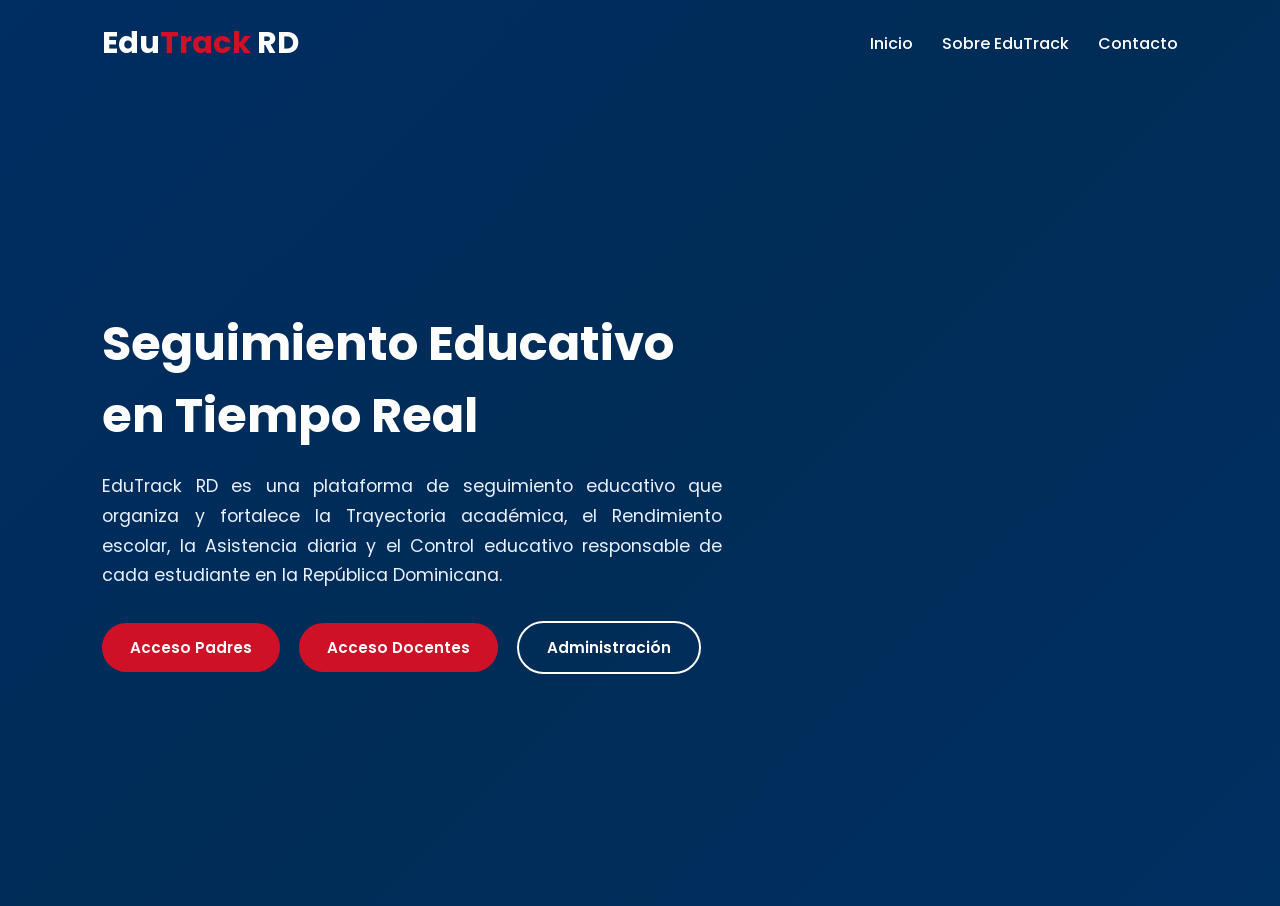
==== index.html @ d2bedb05 "Versión inicial EduTrackRD" ====
<!DOCTYPE html>
<html lang="es">
<head>
  <meta charset="UTF-8">
  <title>EduTrack RD | Seguimiento Educativo</title>
  <meta name="viewport" content="width=device-width, initial-scale=1.0">

  <link rel="preconnect" href="https://fonts.googleapis.com">
  <link href="https://fonts.googleapis.com/css2?family=Poppins:wght@300;400;500;600;700&display=swap" rel="stylesheet">

  <link rel="stylesheet" href="style.css">
</head>
<body>

<header class="header">
  <div class="logo">
    Edu<span>Track</span> RD
  </div>

  <nav class="nav">
    <a href="#inicio">Inicio</a>
    <a href="#info">Sobre EduTrack</a>
    <a href="#contacto">Contacto</a>
  </nav>
</header>

<section class="hero" id="inicio">
  <div class="hero-content">
    <h1>Seguimiento Educativo en Tiempo Real</h1>
    <p>
      EduTrack RD es una plataforma de seguimiento educativo que organiza y fortalece la Trayectoria académica, el Rendimiento escolar, la Asistencia diaria y el Control educativo responsable de cada estudiante en la República Dominicana.
    </p>

    <div class="buttons">
      <button onclick="mostrarLogin('padre')">Acceso Padres</button>
      <button onclick="mostrarLogin('docente')">Acceso Docentes</button>
      <button onclick="mostrarLogin('admin')" class="outline">Administración</button>
    </div>
  </div>
</section>

<div class="modal" id="loginModal">
  <div class="modal-content">
    <span class="close" onclick="cerrarLogin()">&times;</span>

    <h2 id="loginTitle">Iniciar Sesión</h2>

    <form onsubmit="loginPadre(event)">
      <input 
        type="text" 
        id="usuario" 
        placeholder="Cédula de identidad" 
        required
      >

      <input 
        type="password" 
        id="password" 
        placeholder="Contraseña" 
        required
      >

      <button type="submit">Ingresar</button>
    </form>
  </div>
</div>

<script src="script.js"></script>
</body>
</html>
---- style.css ----
* {
  margin: 0;
  padding: 0;
  box-sizing: border-box;
  font-family: 'Poppins', sans-serif;
}

body {
  min-height: 100vh;
  background: linear-gradient(135deg, #002d62, #002c57, #002f61);
  color: #ffffff;
}

/* HEADER */
.header {
  display: flex;
  justify-content: space-between;
  align-items: center;
  padding: 20px 8%;
}

.logo {
  font-size: 1.9rem;
  font-weight: 700;
}

.logo span {
  color: #ce1126; /* Rojo RD */
}

.nav a {
  margin-left: 25px;
  color: #ffffff;
  text-decoration: none;
  font-weight: 500;
  transition: 0.3s;
}

.nav a:hover {
  color: #ce1126;
}

/* HERO */
.hero {
  display: flex;
  align-items: center;
  min-height: calc(100vh - 80px);
  padding: 0 8%;
}

.hero-content {
  max-width: 620px;
}

.hero h1 {
  font-size: 3rem;
  margin-bottom: 20px;
}

.hero p {
  font-size: 1.1rem;
  line-height: 1.7;
  margin-bottom: 30px;
  text-align: justify;
  color: #e8f1ff;
}

/* BOTONES */
.buttons button {
  padding: 13px 28px;
  margin-right: 15px;
  margin-bottom: 10px;
  border-radius: 30px;
  border: none;
  cursor: pointer;
  font-size: 0.95rem;
  font-weight: 600;
  background: #ce1126;
  color: #ffffff;
  transition: 0.3s;
}

.buttons button:hover {
  background: #a80d1d;
}

.buttons .outline {
  background: transparent;
  border: 2px solid #ffffff;
  color: #ffffff;
}

.buttons .outline:hover {
  background: #ffffff;
  color: #002d62;
}

/* MODAL RESPONSIVO */
.modal {
  display: none;
  position: fixed;
  inset: 0;
  background: rgba(0, 0, 0, 0.75);
  justify-content: center;
  align-items: center;
  padding: 15px;
}

.modal-content {
  background: #ffffff;
  color: #002d62;
  padding: 30px 25px;
  border-radius: 14px;
  width: 100%;
  max-width: 420px;
  position: relative;
  animation: fadeIn 0.3s ease;
}

@keyframes fadeIn {
  from {
    opacity: 0;
    transform: translateY(15px);
  }
  to {
    opacity: 1;
    transform: translateY(0);
  }
}

.modal-content h2 {
  text-align: center;
  margin-bottom: 25px;
}

.modal-content input {
  width: 100%;
  padding: 14px;
  margin-bottom: 18px;
  border-radius: 10px;
  border: 1px solid #ccc;
  font-size: 0.95rem;
}

.modal-content button {
  width: 100%;
  padding: 14px;
  border: none;
  border-radius: 10px;
  background: #002d62;
  color: #ffffff;
  font-weight: 600;
  cursor: pointer;
}

.modal-content button:hover {
  background: #004080;
}

.close {
  position: absolute;
  top: 12px;
  right: 16px;
  font-size: 24px;
  cursor: pointer;
  color: #ce1126;
}

/* RESPONSIVE */
@media (max-width: 768px) {
  .hero {
    text-align: center;
    justify-content: center;
  }

  .hero-content {
    max-width: 100%;
  }

  .hero h1 {
    font-size: 2.2rem;
  }

  .nav {
    display: none;
  }
}
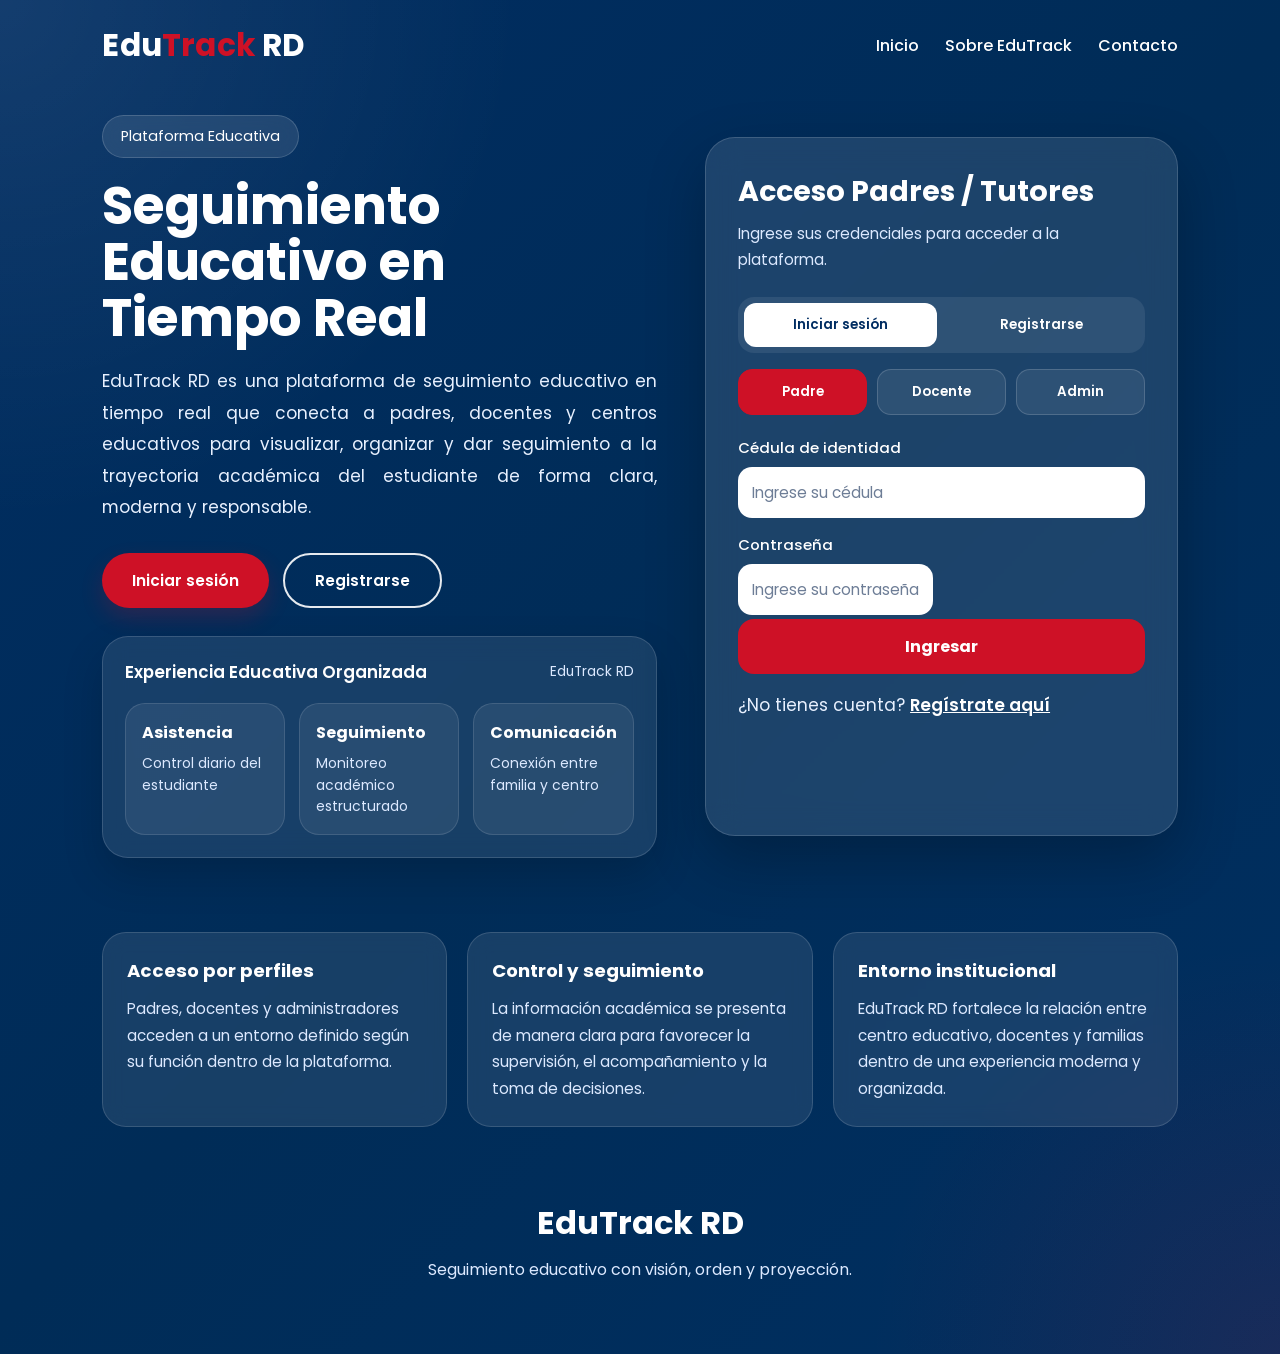
==== commit a8e24ead: "Actualizacion de plataforma EduTrack RD con mejoras en panel padres y comunicados" ====
--- a/index.html
+++ b/index.html
@@ -26,45 +26,125 @@
 
 <section class="hero" id="inicio">
   <div class="hero-content">
-    <h1>Seguimiento Educativo en Tiempo Real</h1>
+    <span class="tag">Plataforma Educativa</span>
+
+    <h1>
+      Seguimiento Educativo en Tiempo Real
+    </h1>
+
     <p>
-      EduTrack RD es una plataforma de seguimiento educativo que organiza y fortalece la Trayectoria académica, el Rendimiento escolar, la Asistencia diaria y el Control educativo responsable de cada estudiante en la República Dominicana.
+      EduTrack RD es una plataforma de seguimiento educativo en tiempo real que conecta a padres, docentes y centros educativos para visualizar, organizar y dar seguimiento a la trayectoria académica del estudiante de forma clara, moderna y responsable.
     </p>
 
     <div class="buttons">
-      <button onclick="mostrarLogin('padre')">Acceso Padres</button>
-      <button onclick="mostrarLogin('docente')">Acceso Docentes</button>
-      <button onclick="mostrarLogin('admin')" class="outline">Administración</button>
+      <button onclick="activarModo('login')">Iniciar sesión</button>
+      <button onclick="activarModo('register')" class="outline">Registrarse</button>
     </div>
+
+    <div class="hero-panel">
+      <div class="hero-panel-header">
+        <h3>Experiencia Educativa Organizada</h3>
+        <span>EduTrack RD</span>
+      </div>
+
+      <div class="hero-stats">
+        <div class="stat-card-hero">
+          <strong>Asistencia</strong>
+          <span>Control diario del estudiante</span>
+        </div>
+
+        <div class="stat-card-hero">
+          <strong>Seguimiento</strong>
+          <span>Monitoreo académico estructurado</span>
+        </div>
+
+        <div class="stat-card-hero">
+          <strong>Comunicación</strong>
+          <span>Conexión entre familia y centro</span>
+        </div>
+      </div>
+    </div>
+  </div>
+
+  <div class="auth-card">
+    <div class="card-top">
+      <h2 id="panelTitle">Acceso Padres / Tutores</h2>
+      <p id="panelSubtitle">Ingrese sus credenciales para acceder a la plataforma.</p>
+    </div>
+
+    <div class="switcher">
+      <button class="switch-btn active" id="loginTab" onclick="activarModo('login')">Iniciar sesión</button>
+      <button class="switch-btn" id="registerTab" onclick="activarModo('register')">Registrarse</button>
+    </div>
+
+    <div class="roles">
+      <button class="role-btn active" data-role="padre" onclick="seleccionarRol('padre', this)">Padre</button>
+      <button class="role-btn" data-role="docente" onclick="seleccionarRol('docente', this)">Docente</button>
+      <button class="role-btn" data-role="admin" onclick="seleccionarRol('admin', this)">Admin</button>
+    </div>
+
+    <form id="authForm" class="auth-form">
+      <div class="form-grid">
+        <div class="input-group register-only">
+          <label for="nombre">Nombre completo</label>
+          <input type="text" id="nombre" placeholder="Ingrese su nombre completo">
+        </div>
+
+        <div class="input-group register-only">
+          <label for="telefono">Teléfono</label>
+          <input type="text" id="telefono" placeholder="Ingrese su teléfono">
+        </div>
+
+        <div class="input-group full-width">
+          <label for="identificador" id="identificadorLabel">Cédula de identidad</label>
+          <input type="text" id="identificador" placeholder="Ingrese su cédula" required>
+        </div>
+
+        <div class="input-group register-only full-width">
+          <label for="correo">Correo electrónico</label>
+          <input type="email" id="correo" placeholder="Ingrese su correo electrónico">
+        </div>
+
+        <div class="input-group">
+          <label for="password">Contraseña</label>
+          <input type="password" id="password" placeholder="Ingrese su contraseña" required>
+        </div>
+
+        <div class="input-group register-only">
+          <label for="confirmPassword">Confirmar contraseña</label>
+          <input type="password" id="confirmPassword" placeholder="Confirme su contraseña">
+        </div>
+      </div>
+
+      <button type="submit" class="submit-btn" id="submitBtn">Ingresar</button>
+      <p class="helper-text" id="helperText">¿No tienes cuenta? <span onclick="activarModo('register')">Regístrate aquí</span></p>
+      <p class="status-message" id="statusMessage"></p>
+    </form>
   </div>
 </section>
 
-<div class="modal" id="loginModal">
-  <div class="modal-content">
-    <span class="close" onclick="cerrarLogin()">&times;</span>
+<section class="info-section" id="info">
+  <div class="info-box">
+    <h3>Acceso por perfiles</h3>
+    <p>Padres, docentes y administradores acceden a un entorno definido según su función dentro de la plataforma.</p>
+  </div>
 
-    <h2 id="loginTitle">Iniciar Sesión</h2>
+  <div class="info-box">
+    <h3>Control y seguimiento</h3>
+    <p>La información académica se presenta de manera clara para favorecer la supervisión, el acompañamiento y la toma de decisiones.</p>
+  </div>
 
-    <form onsubmit="loginPadre(event)">
-      <input 
-        type="text" 
-        id="usuario" 
-        placeholder="Cédula de identidad" 
-        required
-      >
+  <div class="info-box">
+    <h3>Entorno institucional</h3>
+    <p>EduTrack RD fortalece la relación entre centro educativo, docentes y familias dentro de una experiencia moderna y organizada.</p>
+  </div>
+</section>
 
-      <input 
-        type="password" 
-        id="password" 
-        placeholder="Contraseña" 
-        required
-      >
-
-      <button type="submit">Ingresar</button>
-    </form>
-  </div>
-</div>
+<section class="contact-section" id="contacto">
+  <h2>EduTrack RD</h2>
+  <p>Seguimiento educativo con visión, orden y proyección.</p>
+</section>
 
 <script src="script.js"></script>
 </body>
-</html>
+</html>
--- a/style.css
+++ b/style.css
@@ -5,31 +5,43 @@
   font-family: 'Poppins', sans-serif;
 }
 
+html {
+  scroll-behavior: smooth;
+}
+
 body {
   min-height: 100vh;
-  background: linear-gradient(135deg, #002d62, #002c57, #002f61);
-  color: #ffffff;
-}
-
-/* HEADER */
+  background:
+    radial-gradient(circle at top left, rgba(255, 255, 255, 0.08), transparent 28%),
+    radial-gradient(circle at bottom right, rgba(206, 17, 38, 0.12), transparent 22%),
+    linear-gradient(135deg, #002d62, #002c57, #002f61);
+  color: #ffffff;
+}
+
 .header {
   display: flex;
   justify-content: space-between;
   align-items: center;
-  padding: 20px 8%;
+  padding: 22px 8%;
 }
 
 .logo {
-  font-size: 1.9rem;
+  font-size: 1.95rem;
   font-weight: 700;
+  letter-spacing: 0.2px;
 }
 
 .logo span {
-  color: #ce1126; /* Rojo RD */
+  color: #ce1126;
+}
+
+.nav {
+  display: flex;
+  align-items: center;
+  gap: 26px;
 }
 
 .nav a {
-  margin-left: 25px;
   color: #ffffff;
   text-decoration: none;
   font-weight: 500;
@@ -40,54 +52,77 @@
   color: #ce1126;
 }
 
-/* HERO */
 .hero {
-  display: flex;
+  display: grid;
+  grid-template-columns: 1.08fr 0.92fr;
   align-items: center;
-  min-height: calc(100vh - 80px);
-  padding: 0 8%;
+  gap: 48px;
+  min-height: calc(100vh - 86px);
+  padding: 24px 8% 64px;
 }
 
 .hero-content {
-  max-width: 620px;
+  max-width: 690px;
+}
+
+.tag {
+  display: inline-flex;
+  align-items: center;
+  padding: 10px 18px;
+  border-radius: 999px;
+  background: rgba(255, 255, 255, 0.1);
+  border: 1px solid rgba(255, 255, 255, 0.16);
+  font-size: 0.9rem;
+  margin-bottom: 20px;
+  backdrop-filter: blur(10px);
 }
 
 .hero h1 {
-  font-size: 3rem;
+  font-size: 3.25rem;
+  line-height: 1.08;
   margin-bottom: 20px;
+  max-width: 720px;
 }
 
 .hero p {
-  font-size: 1.1rem;
-  line-height: 1.7;
+  font-size: 1.06rem;
+  line-height: 1.85;
   margin-bottom: 30px;
   text-align: justify;
   color: #e8f1ff;
-}
-
-/* BOTONES */
+  max-width: 640px;
+}
+
+.buttons {
+  display: flex;
+  flex-wrap: wrap;
+  gap: 14px;
+  margin-bottom: 28px;
+}
+
 .buttons button {
-  padding: 13px 28px;
-  margin-right: 15px;
-  margin-bottom: 10px;
-  border-radius: 30px;
+  padding: 14px 30px;
+  border-radius: 32px;
   border: none;
   cursor: pointer;
-  font-size: 0.95rem;
+  font-size: 0.96rem;
   font-weight: 600;
   background: #ce1126;
   color: #ffffff;
-  transition: 0.3s;
+  transition: 0.3s ease;
+  box-shadow: 0 10px 22px rgba(206, 17, 38, 0.2);
 }
 
 .buttons button:hover {
   background: #a80d1d;
+  transform: translateY(-2px);
 }
 
 .buttons .outline {
   background: transparent;
-  border: 2px solid #ffffff;
-  color: #ffffff;
+  border: 2px solid rgba(255, 255, 255, 0.9);
+  color: #ffffff;
+  box-shadow: none;
 }
 
 .buttons .outline:hover {
@@ -95,93 +130,340 @@
   color: #002d62;
 }
 
-/* MODAL RESPONSIVO */
-.modal {
-  display: none;
-  position: fixed;
-  inset: 0;
-  background: rgba(0, 0, 0, 0.75);
-  justify-content: center;
+.hero-panel {
+  max-width: 560px;
+  background: rgba(255, 255, 255, 0.09);
+  border: 1px solid rgba(255, 255, 255, 0.14);
+  border-radius: 26px;
+  padding: 22px;
+  backdrop-filter: blur(12px);
+  box-shadow: 0 18px 40px rgba(0, 0, 0, 0.16);
+}
+
+.hero-panel-header {
+  display: flex;
+  justify-content: space-between;
   align-items: center;
-  padding: 15px;
-}
-
-.modal-content {
+  gap: 12px;
+  margin-bottom: 18px;
+}
+
+.hero-panel-header h3 {
+  font-size: 1.05rem;
+  font-weight: 600;
+}
+
+.hero-panel-header span {
+  color: #dce9ff;
+  font-size: 0.86rem;
+  white-space: nowrap;
+}
+
+.hero-stats {
+  display: grid;
+  grid-template-columns: repeat(3, 1fr);
+  gap: 14px;
+}
+
+.stat-card-hero {
+  background: rgba(255, 255, 255, 0.07);
+  border: 1px solid rgba(255, 255, 255, 0.12);
+  border-radius: 20px;
+  padding: 16px;
+  min-height: 118px;
+  transition: 0.25s;
+}
+
+.stat-card-hero:hover {
+  transform: translateY(-3px);
+  background: rgba(255, 255, 255, 0.1);
+}
+
+.stat-card-hero strong {
+  display: block;
+  font-size: 1rem;
+  margin-bottom: 8px;
+}
+
+.stat-card-hero span {
+  color: #dce9ff;
+  font-size: 0.87rem;
+  line-height: 1.55;
+  display: block;
+}
+
+.auth-card {
+  width: 100%;
+  background: rgba(255, 255, 255, 0.11);
+  border: 1px solid rgba(255, 255, 255, 0.15);
+  backdrop-filter: blur(16px);
+  border-radius: 30px;
+  padding: 32px;
+  box-shadow: 0 24px 60px rgba(0, 0, 0, 0.24);
+}
+
+.card-top h2 {
+  font-size: 1.78rem;
+  margin-bottom: 8px;
+}
+
+.card-top p {
+  color: #dce9ff;
+  text-align: left;
+  margin-bottom: 24px;
+  font-size: 0.95rem;
+  line-height: 1.7;
+}
+
+.switcher {
+  display: flex;
+  gap: 8px;
+  background: rgba(255, 255, 255, 0.08);
+  padding: 6px;
+  border-radius: 16px;
+  margin-bottom: 16px;
+}
+
+.switch-btn {
+  flex: 1;
+  border: none;
+  background: transparent;
+  color: #ffffff;
+  padding: 12px;
+  border-radius: 12px;
+  font-weight: 600;
+  cursor: pointer;
+  transition: 0.3s;
+}
+
+.switch-btn.active {
   background: #ffffff;
   color: #002d62;
-  padding: 30px 25px;
+}
+
+.roles {
+  display: grid;
+  grid-template-columns: repeat(3, 1fr);
+  gap: 10px;
+  margin-bottom: 22px;
+}
+
+.role-btn {
+  border: 1px solid rgba(255, 255, 255, 0.16);
+  background: rgba(255, 255, 255, 0.08);
+  color: #ffffff;
+  padding: 12px;
   border-radius: 14px;
-  width: 100%;
-  max-width: 420px;
-  position: relative;
-  animation: fadeIn 0.3s ease;
-}
-
-@keyframes fadeIn {
-  from {
-    opacity: 0;
-    transform: translateY(15px);
-  }
-  to {
-    opacity: 1;
-    transform: translateY(0);
-  }
-}
-
-.modal-content h2 {
-  text-align: center;
-  margin-bottom: 25px;
-}
-
-.modal-content input {
+  cursor: pointer;
+  font-weight: 600;
+  transition: 0.3s;
+}
+
+.role-btn.active {
+  background: #ce1126;
+  border-color: #ce1126;
+}
+
+.auth-form .form-grid {
+  display: grid;
+  grid-template-columns: 1fr 1fr;
+  gap: 16px;
+}
+
+.input-group {
+  display: flex;
+  flex-direction: column;
+}
+
+.input-group label {
+  margin-bottom: 8px;
+  font-size: 0.93rem;
+  font-weight: 500;
+}
+
+.input-group input {
   width: 100%;
   padding: 14px;
-  margin-bottom: 18px;
-  border-radius: 10px;
-  border: 1px solid #ccc;
+  border-radius: 14px;
+  border: none;
   font-size: 0.95rem;
-}
-
-.modal-content button {
+  outline: none;
+  background: #ffffff;
+  color: #002d62;
+}
+
+.input-group input::placeholder {
+  color: #6d7d96;
+}
+
+.full-width,
+.submit-btn,
+.helper-text,
+.status-message {
+  grid-column: 1 / -1;
+}
+
+.register-only {
+  display: none;
+}
+
+body.register-mode .register-only {
+  display: flex;
+}
+
+.submit-btn {
   width: 100%;
-  padding: 14px;
+  margin-top: 4px;
+  padding: 15px;
   border: none;
-  border-radius: 10px;
-  background: #002d62;
+  border-radius: 16px;
+  background: #ce1126;
+  color: #ffffff;
+  font-size: 1rem;
+  font-weight: 700;
+  cursor: pointer;
+  transition: 0.3s;
+}
+
+.submit-btn:hover {
+  background: #a80d1d;
+  transform: translateY(-2px);
+}
+
+.helper-text {
+  margin-top: 16px;
+  text-align: center;
+  color: #dce9ff;
+  font-size: 0.93rem;
+}
+
+.helper-text span {
   color: #ffffff;
   font-weight: 600;
   cursor: pointer;
-}
-
-.modal-content button:hover {
-  background: #004080;
-}
-
-.close {
-  position: absolute;
-  top: 12px;
-  right: 16px;
-  font-size: 24px;
-  cursor: pointer;
-  color: #ce1126;
-}
-
-/* RESPONSIVE */
+  text-decoration: underline;
+}
+
+.status-message {
+  margin-top: 12px;
+  min-height: 22px;
+  text-align: center;
+  font-size: 0.92rem;
+  color: #ffffff;
+}
+
+.info-section {
+  padding: 10px 8% 72px;
+  display: grid;
+  grid-template-columns: repeat(3, 1fr);
+  gap: 20px;
+}
+
+.info-box {
+  background: rgba(255, 255, 255, 0.09);
+  border: 1px solid rgba(255, 255, 255, 0.14);
+  border-radius: 24px;
+  padding: 24px;
+  backdrop-filter: blur(10px);
+}
+
+.info-box h3 {
+  margin-bottom: 12px;
+  font-size: 1.14rem;
+}
+
+.info-box p {
+  color: #dce9ff;
+  line-height: 1.75;
+  font-size: 0.95rem;
+}
+
+.contact-section {
+  padding: 0 8% 72px;
+  text-align: center;
+}
+
+.contact-section h2 {
+  font-size: 2rem;
+  margin-bottom: 10px;
+}
+
+.contact-section p {
+  color: #dce9ff;
+}
+
+@media (max-width: 1180px) {
+  .hero {
+    grid-template-columns: 1fr;
+    gap: 36px;
+  }
+
+  .hero-content,
+  .hero-panel {
+    max-width: 100%;
+  }
+
+  .hero p {
+    text-align: left;
+  }
+
+  .info-section {
+    grid-template-columns: 1fr;
+  }
+}
+
 @media (max-width: 768px) {
+  .header {
+    padding: 20px 5%;
+  }
+
   .hero {
-    text-align: center;
-    justify-content: center;
-  }
-
-  .hero-content {
-    max-width: 100%;
-  }
-
-  .hero h1 {
-    font-size: 2.2rem;
+    padding: 20px 5% 52px;
+  }
+
+  .info-section {
+    padding: 0 5% 60px;
+  }
+
+  .contact-section {
+    padding: 0 5% 60px;
   }
 
   .nav {
     display: none;
   }
-}
+
+  .hero h1 {
+    font-size: 2.35rem;
+  }
+
+  .auth-card {
+    padding: 22px;
+    border-radius: 24px;
+  }
+
+  .auth-form .form-grid {
+    grid-template-columns: 1fr;
+  }
+
+  .roles {
+    grid-template-columns: 1fr;
+  }
+
+  .buttons {
+    flex-direction: column;
+  }
+
+  .buttons button {
+    width: 100%;
+  }
+
+  .hero-stats {
+    grid-template-columns: 1fr;
+  }
+
+  .hero-panel-header {
+    flex-direction: column;
+    align-items: flex-start;
+  }
+}
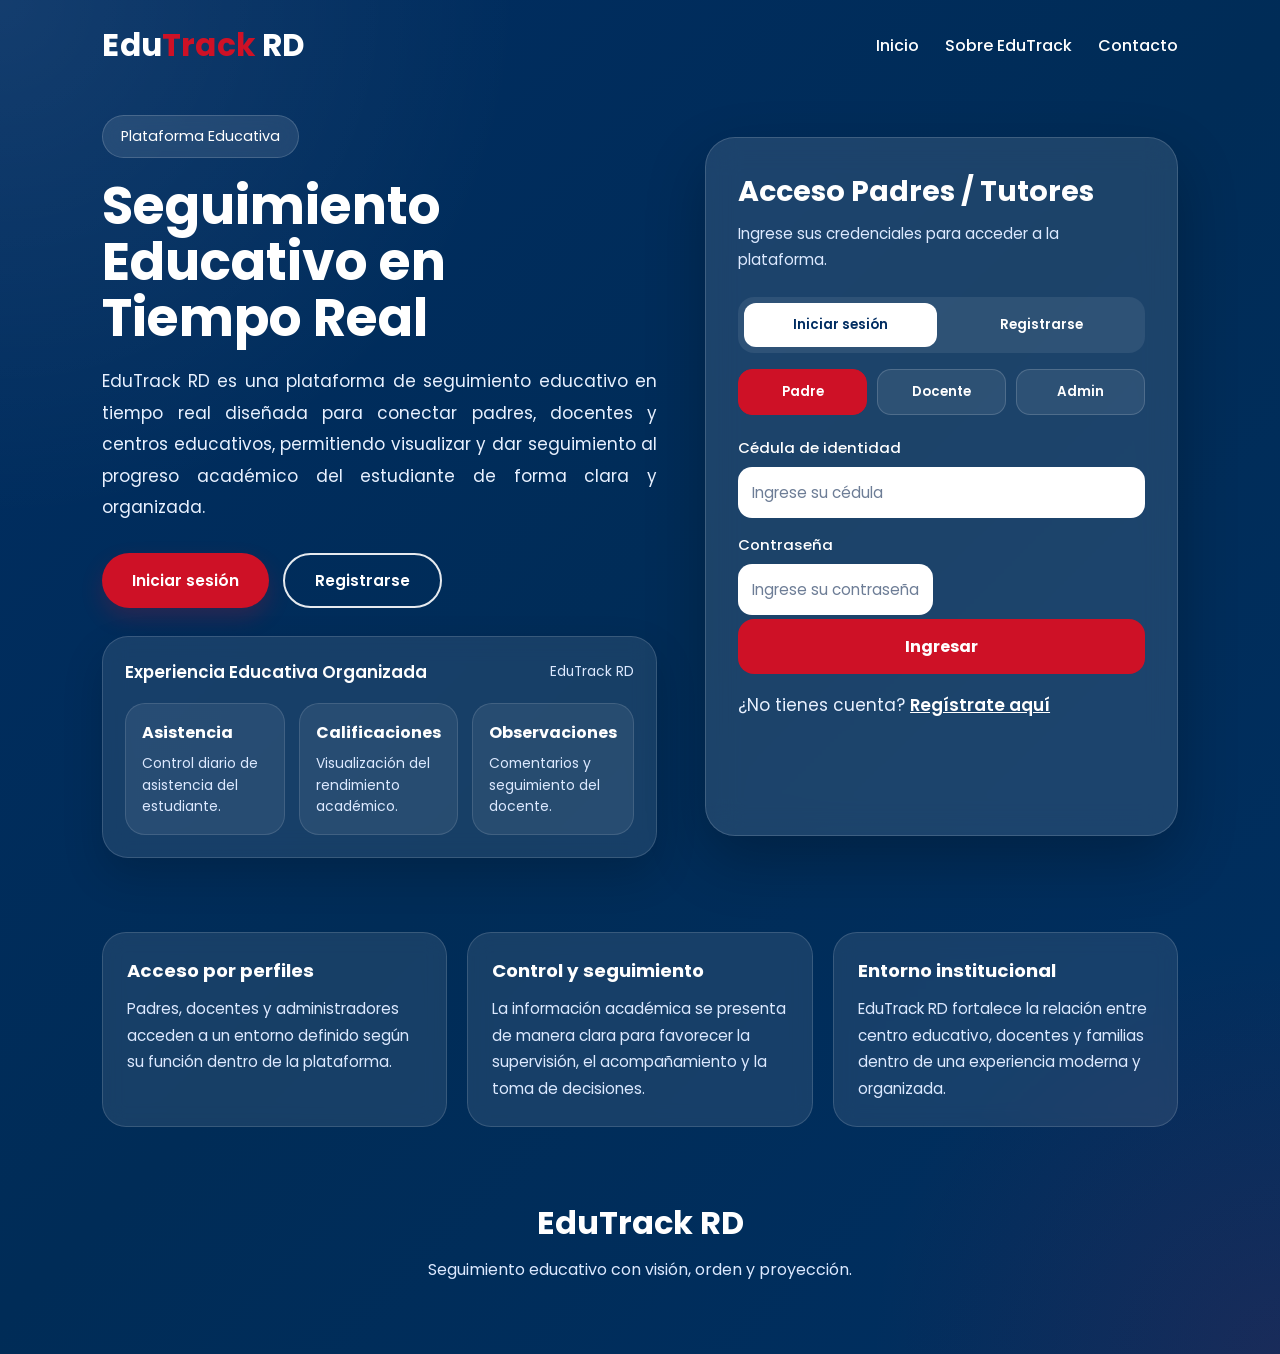
==== commit 8fc844ee: "Actualización del sistema EduTrack RD - mejoras en login, calificaciones y comunicados" ====
--- a/index.html
+++ b/index.html
@@ -33,7 +33,7 @@
     </h1>
 
     <p>
-      EduTrack RD es una plataforma de seguimiento educativo en tiempo real que conecta a padres, docentes y centros educativos para visualizar, organizar y dar seguimiento a la trayectoria académica del estudiante de forma clara, moderna y responsable.
+      EduTrack RD es una plataforma de seguimiento educativo en tiempo real diseñada para conectar padres, docentes y centros educativos, permitiendo visualizar y dar seguimiento al progreso académico del estudiante de forma clara y organizada.
     </p>
 
     <div class="buttons">
@@ -50,17 +50,17 @@
       <div class="hero-stats">
         <div class="stat-card-hero">
           <strong>Asistencia</strong>
-          <span>Control diario del estudiante</span>
+          <span>Control diario de asistencia del estudiante.</span>
         </div>
 
         <div class="stat-card-hero">
-          <strong>Seguimiento</strong>
-          <span>Monitoreo académico estructurado</span>
+          <strong>Calificaciones</strong>
+          <span>Visualización del rendimiento académico.</span>
         </div>
 
         <div class="stat-card-hero">
-          <strong>Comunicación</strong>
-          <span>Conexión entre familia y centro</span>
+          <strong>Observaciones</strong>
+          <span>Comentarios y seguimiento del docente.</span>
         </div>
       </div>
     </div>
@@ -68,7 +68,7 @@
 
   <div class="auth-card">
     <div class="card-top">
-      <h2 id="panelTitle">Acceso Padres / Tutores</h2>
+      <h2 id="panelTitle">Acceso a la Plataforma</h2>
       <p id="panelSubtitle">Ingrese sus credenciales para acceder a la plataforma.</p>
     </div>
 
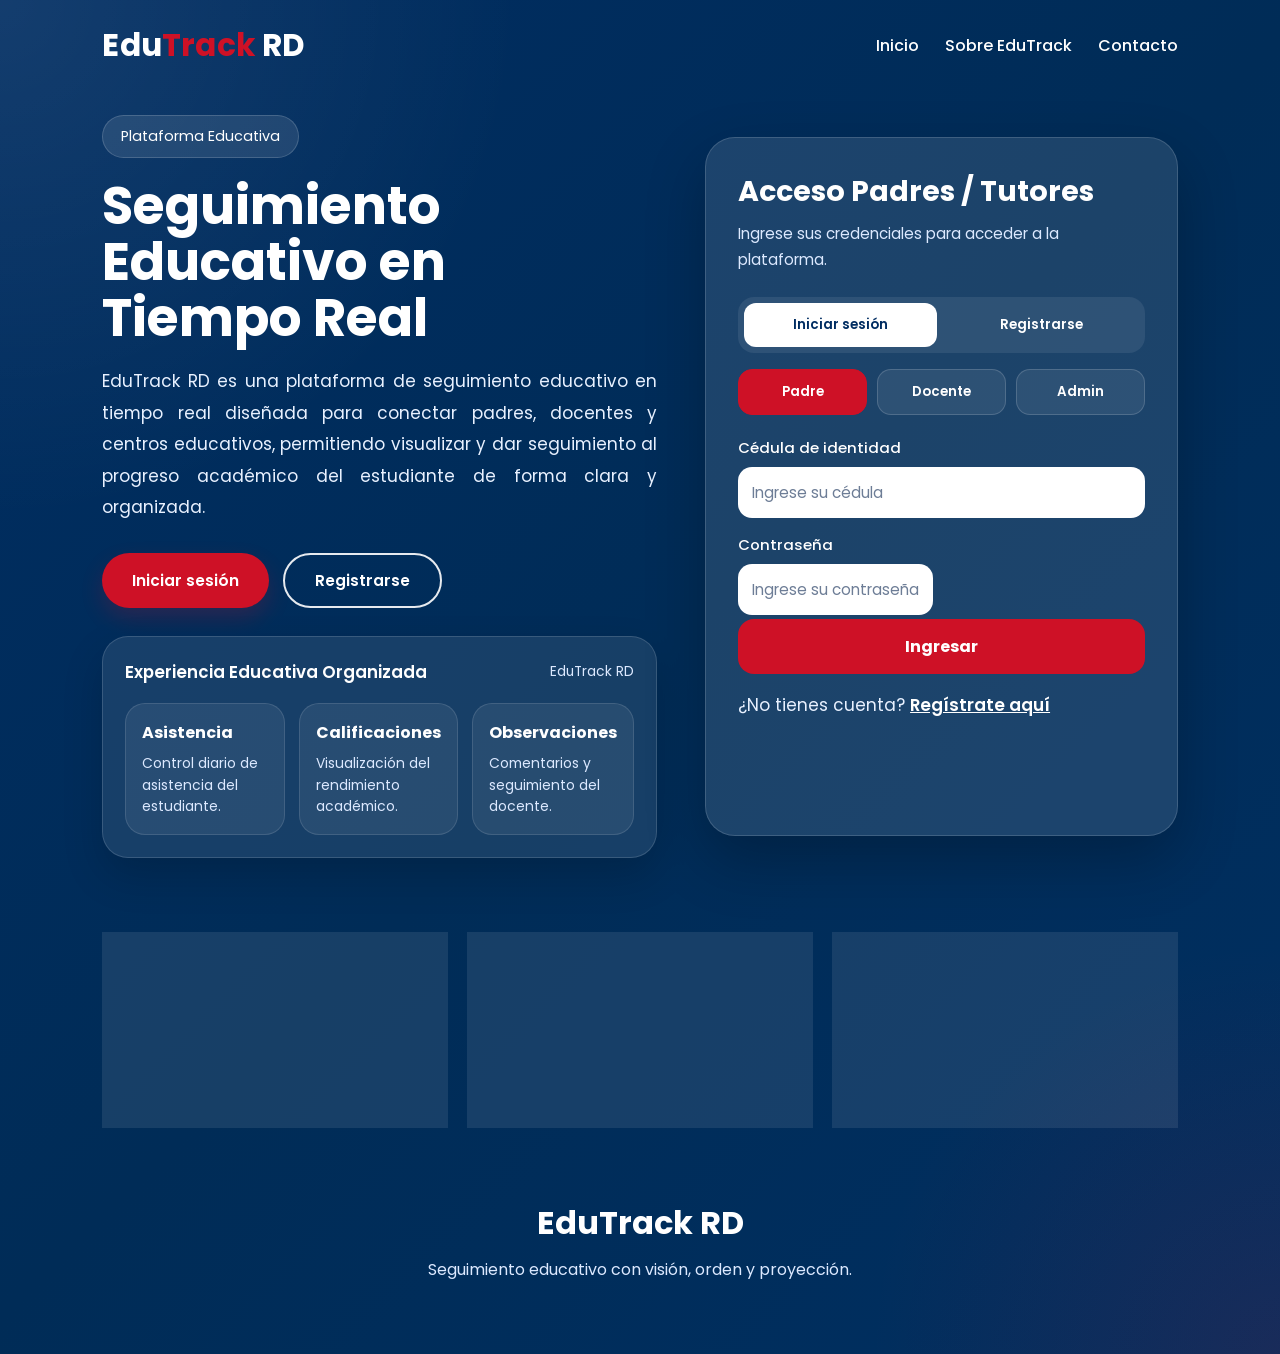
==== commit d36264b8: "Actualización del sistema EduTrack RD - mejoras en login" ====
--- a/index.html
+++ b/index.html
@@ -37,8 +37,13 @@
     </p>
 
     <div class="buttons">
-      <button onclick="activarModo('login')">Iniciar sesión</button>
-      <button onclick="activarModo('register')" class="outline">Registrarse</button>
+      <button onclick="activarModo('login'); document.querySelector('.auth-card').scrollIntoView({behavior:'smooth'});">
+        Iniciar sesión
+      </button>
+
+      <button onclick="activarModo('register'); document.querySelector('.auth-card').scrollIntoView({behavior:'smooth'});" class="outline">
+        Registrarse
+      </button>
     </div>
 
     <div class="hero-panel">
@@ -68,7 +73,7 @@
 
   <div class="auth-card">
     <div class="card-top">
-      <h2 id="panelTitle">Acceso a la Plataforma</h2>
+      <h2 id="panelTitle">Acceso Padres / Tutores</h2>
       <p id="panelSubtitle">Ingrese sus credenciales para acceder a la plataforma.</p>
     </div>
 
@@ -85,6 +90,7 @@
 
     <form id="authForm" class="auth-form">
       <div class="form-grid">
+
         <div class="input-group register-only">
           <label for="nombre">Nombre completo</label>
           <input type="text" id="nombre" placeholder="Ingrese su nombre completo">
@@ -114,11 +120,17 @@
           <label for="confirmPassword">Confirmar contraseña</label>
           <input type="password" id="confirmPassword" placeholder="Confirme su contraseña">
         </div>
+
       </div>
 
       <button type="submit" class="submit-btn" id="submitBtn">Ingresar</button>
-      <p class="helper-text" id="helperText">¿No tienes cuenta? <span onclick="activarModo('register')">Regístrate aquí</span></p>
+
+      <p class="helper-text" id="helperText">
+        ¿No tienes cuenta? <span onclick="activarModo('register')">Regístrate aquí</span>
+      </p>
+
       <p class="status-message" id="statusMessage"></p>
+
     </form>
   </div>
 </section>
@@ -131,12 +143,12 @@
 
   <div class="info-box">
     <h3>Control y seguimiento</h3>
-    <p>La información académica se presenta de manera clara para favorecer la supervisión, el acompañamiento y la toma de decisiones.</p>
+    <p>La información académica se presenta de manera clara para favorecer la supervisión y el acompañamiento educativo.</p>
   </div>
 
   <div class="info-box">
     <h3>Entorno institucional</h3>
-    <p>EduTrack RD fortalece la relación entre centro educativo, docentes y familias dentro de una experiencia moderna y organizada.</p>
+    <p>EduTrack RD fortalece la relación entre centro educativo, docentes y familias.</p>
   </div>
 </section>
 
--- a/style.css
+++ b/style.css
@@ -466,4 +466,15 @@
     flex-direction: column;
     align-items: flex-start;
   }
+}
+
+body {
+  opacity: 0;
+  animation: aparecer 0.8s ease forwards;
+}
+
+@keyframes aparecer {
+  to {
+    opacity: 1;
+  }
 }
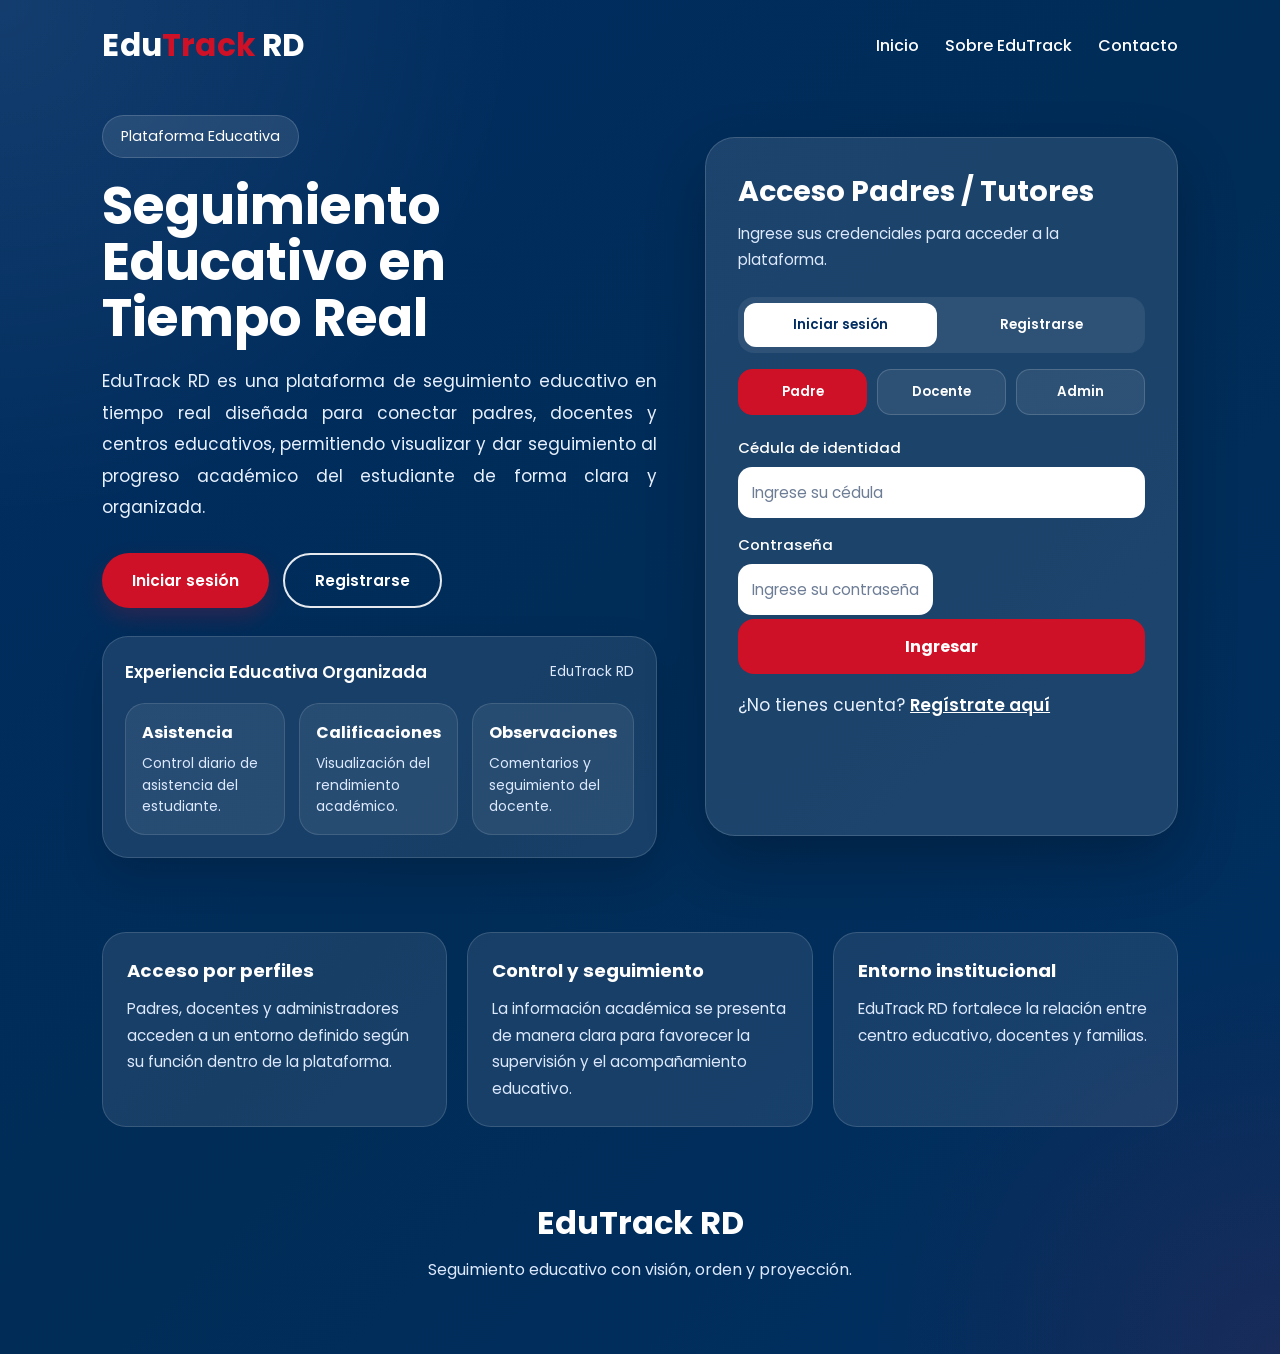
==== commit d405aadd: "Agregado favicon EduTrack RD" ====
--- a/index.html
+++ b/index.html
@@ -7,7 +7,7 @@
 
   <link rel="preconnect" href="https://fonts.googleapis.com">
   <link href="https://fonts.googleapis.com/css2?family=Poppins:wght@300;400;500;600;700&display=swap" rel="stylesheet">
-
+  <link rel="icon" type="image/png" href="Logos/EduTrackRD.png">
   <link rel="stylesheet" href="style.css">
 </head>
 <body>
